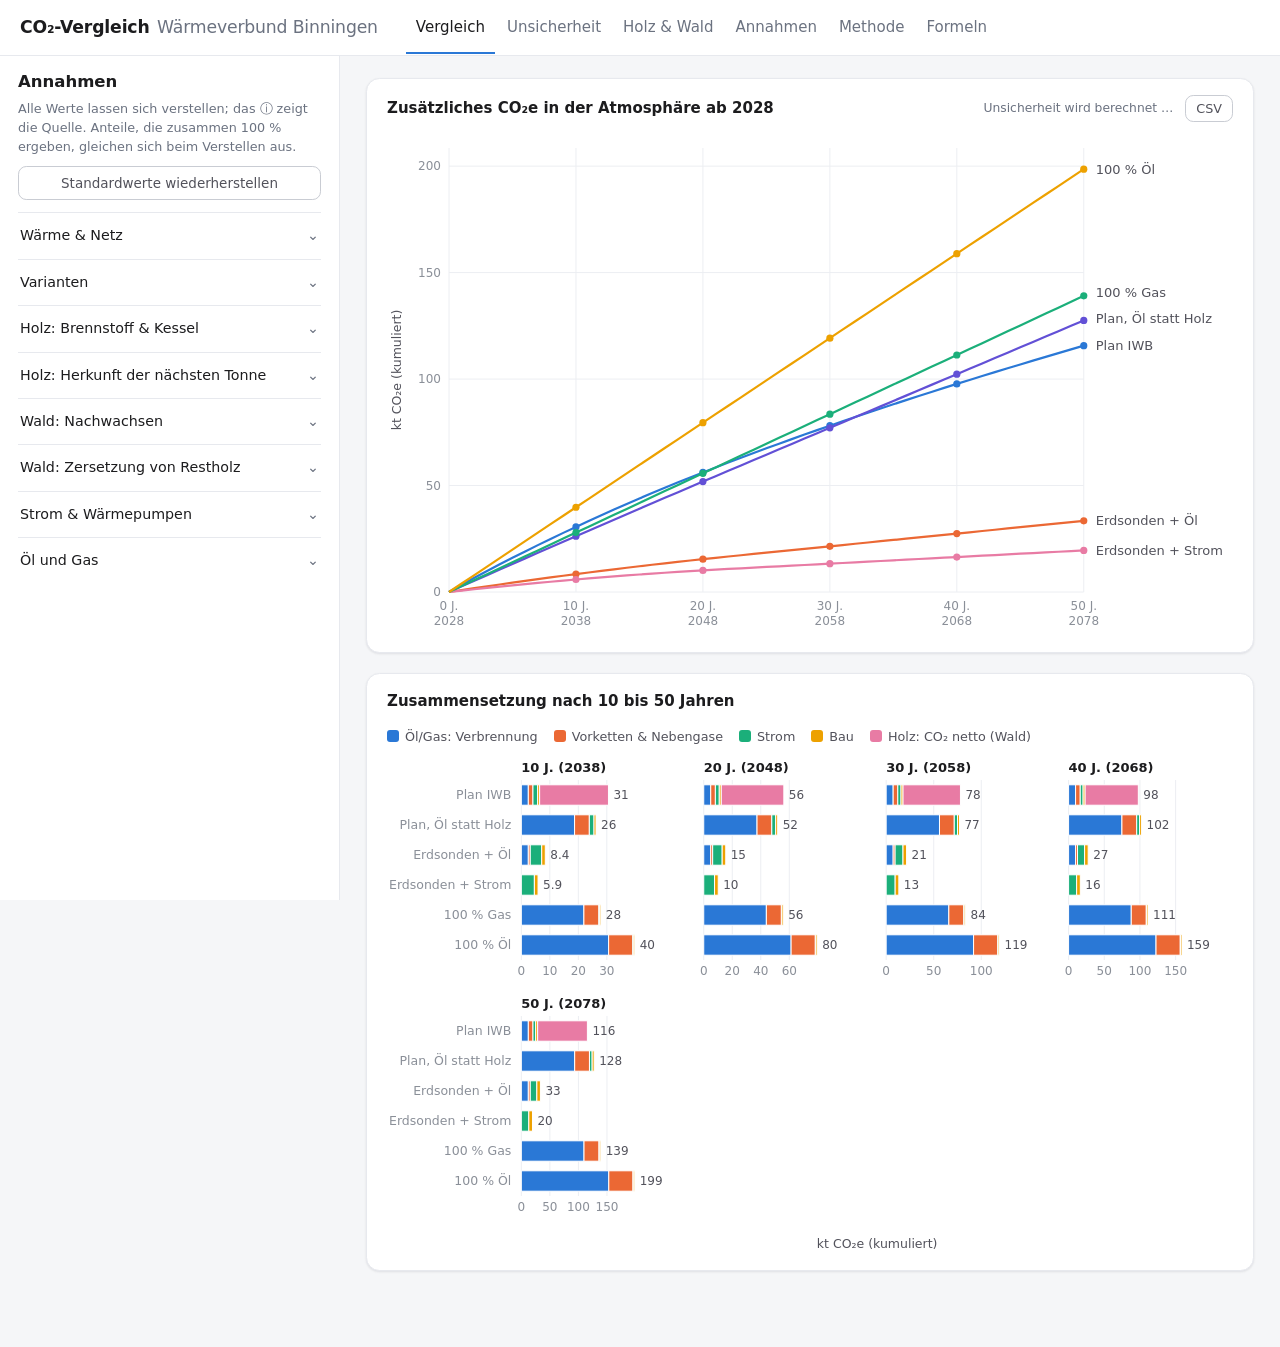
==== docs/index.html @ 97528c46 "CO₂-Vergleich Wärmeverbund Binningen Interaktiver Vergleich des geplanten Holzschnitzel-Wärmeverbund" ====
<!doctype html>
<html lang="de-CH">
<head>
<meta charset="utf-8">
<meta name="viewport" content="width=device-width, initial-scale=1">
<meta name="color-scheme" content="light">
<title>CO₂-Vergleich Wärmeverbund Binningen</title>
<meta name="description" content="Wie viel CO₂e der geplante Wärmeverbund Binningen und seine Alternativen bis 2078 zusätzlich in die Atmosphäre bringen – mit allen Annahmen, Quellen und Unsicherheiten zum Selbst-Verstellen.">
<link rel="stylesheet" href="stil.css">
</head>
<body class="tex2jax_ignore">

<header class="kopf">
  <div class="marke"><strong>CO₂-Vergleich</strong><span>Wärmeverbund Binningen</span></div>
  <nav class="reiter" role="tablist" aria-label="Ansichten">
    <button role="tab" id="tab-vergleich" aria-controls="reiter-vergleich" aria-selected="true">Vergleich</button>
    <button role="tab" id="tab-unsicherheit" aria-controls="reiter-unsicherheit" aria-selected="false" tabindex="-1">Unsicherheit</button>
    <button role="tab" id="tab-holz" aria-controls="reiter-holz" aria-selected="false" tabindex="-1">Holz &amp; Wald</button>
    <button role="tab" id="tab-annahmen" aria-controls="reiter-annahmen" aria-selected="false" tabindex="-1">Annahmen</button>
    <button role="tab" id="tab-methode" aria-controls="reiter-methode" aria-selected="false" tabindex="-1">Methode</button>
    <button role="tab" id="tab-formeln" aria-controls="reiter-formeln" aria-selected="false" tabindex="-1">Formeln</button>
  </nav>
</header>

<div class="rahmen">
  <aside class="seitenleiste" id="seitenleiste" aria-label="Annahmen">
    <div class="seitenleiste-kopf">
      <h2>Annahmen</h2>
      <button type="button" class="schliessen nur-schmal" id="seitenleiste-zu" aria-label="Annahmen schliessen">✕</button>
    </div>
    <p class="hilfe">Alle Werte lassen sich verstellen; das ⓘ zeigt die Quelle. Anteile, die zusammen 100 %
      ergeben, gleichen sich beim Verstellen aus.</p>
    <button type="button" class="knopf breit" id="zuruecksetzen">Standardwerte wiederherstellen</button>
    <div id="hinweise" aria-live="polite"></div>
    <div id="regler"></div>
  </aside>
  <div class="schleier" id="schleier" hidden></div>

  <main>
    <button type="button" class="knopf nur-schmal annahmen-knopf" id="seitenleiste-auf"
      aria-controls="seitenleiste">Annahmen anpassen</button>

    <section id="reiter-vergleich" role="tabpanel" aria-labelledby="tab-vergleich">
      <div class="karte">
        <div class="karte-kopf">
          <h3>Zusätzliches CO₂e in der Atmosphäre ab 2028</h3>
          <div class="kopf-rechts">
            <span class="rechnet" hidden>Unsicherheit wird berechnet …</span>
            <button type="button" class="knopf klein" id="csv">CSV</button>
          </div>
        </div>
        <div class="karte-inhalt"><div class="grafik" id="g-verlauf" style="height: 500px"></div></div>
      </div>
      <div class="karte">
        <div class="karte-kopf"><h3>Zusammensetzung nach 10 bis 50 Jahren</h3></div>
        <div class="karte-inhalt"><div class="grafik" id="g-balken"></div></div>
      </div>
    </section>

    <section id="reiter-unsicherheit" role="tabpanel" aria-labelledby="tab-unsicherheit" hidden>
      <div class="karte">
        <div class="karte-kopf">
          <h3>Spannweite der Ergebnisse nach 10 bis 50 Jahren</h3>
          <span class="rechnet" hidden>Unsicherheit wird berechnet …</span>
        </div>
        <div class="karte-inhalt"><div class="grafik" id="g-unsicherheit"></div></div>
        <p class="karte-fuss">1'000 Ziehungen aus den Verteilungen aller unsicheren Annahmen (Reiter
          «Annahmen»). Kreis: Median; dicker Balken: mittlere 66 %; dünner Balken: mittlere 95 % der
          Ergebnisse. Die Werte in kt erscheinen beim Darüberfahren oder Antippen. Die Verteilungen
          haben die Werte der Regler als Mittelwert;
          Bezugsgrössen und Varianten sind fest.</p>
      </div>
      <div class="karte">
        <div class="karte-kopf"><h3>Welche Annahmen die Emissionen des Plans bestimmen</h3></div>
        <div class="karte-inhalt"><div class="grafik" id="g-einfluss"></div></div>
        <p class="karte-fuss">Die zehn Annahmen mit dem stärksten Zusammenhang nach 50 Jahren.</p>
      </div>
    </section>

    <section id="reiter-holz" role="tabpanel" aria-labelledby="tab-holz" hidden>
      <div class="kennzahlen">
        <div class="kennzahl"><p class="kennzahl-titel">Holzbedarf im Plan</p><p class="kennzahl-wert" id="k-m3"></p><p class="kennzahl-text" id="k-srm"></p></div>
        <div class="kennzahl"><p class="kennzahl-titel">Lastwagen pro Jahr</p><p class="kennzahl-wert" id="k-lkw"></p><p class="kennzahl-text">Planungsbericht: rund 83 (Oktober–Mai)</p></div>
        <div class="kennzahl"><p class="kennzahl-titel">Biogenes CO₂ aus Kamin und Lager</p><p class="kennzahl-wert" id="k-kamin"></p><p class="kennzahl-text">je kWh Wärme aus dem Holzkessel</p></div>
        <div class="kennzahl"><p class="kennzahl-titel">Holzwärme besser als Öl bzw. Gas nach</p><p class="kennzahl-wert" id="k-ab"></p><p class="kennzahl-text">bei Dauerbetrieb, ohne Wärmerückgewinnung</p></div>
      </div>
      <div class="zwei-spalten">
        <div class="karte">
          <div class="karte-kopf"><h3>Eine Tonne Holz: Anteil, der noch zusätzlich in der Luft ist</h3></div>
          <div class="karte-inhalt"><div class="grafik" id="g-antwort" style="height: 440px"></div></div>
        </div>
        <div class="karte">
          <div class="karte-kopf"><h3>Dauerbetrieb: durchschnittlicher Anteil und Schwellen gegenüber Öl und Gas</h3></div>
          <div class="karte-inhalt"><div class="grafik" id="g-schnitt" style="height: 440px"></div></div>
        </div>
      </div>
    </section>

    <section id="reiter-annahmen" role="tabpanel" aria-labelledby="tab-annahmen" hidden>
      <div class="karte">
        <div class="karte-kopf"><h3>Alle Annahmen mit aktuellem Wert</h3></div>
        <div class="karte-inhalt tabelle-rahmen" id="t-annahmen"></div>
        <p class="karte-fuss">Zahlen in eckigen Klammern verweisen auf das Literaturverzeichnis.</p>
      </div>
      <div class="karte">
        <div class="karte-kopf"><h3>Unsicherheit der Annahmen</h3></div>
        <div class="karte-inhalt tabelle-rahmen" id="t-priors"></div>
        <p class="karte-fuss">Der Regler bestimmt den Mittelwert, die Literatur die Stärke der Verteilung:
          Sie ist so gewählt, dass die Verteilung um den Standardwert die Perzentile aus der Literatur
          möglichst gut trifft, und bleibt beim Verstellen des Reglers gleich. Beta für Anteile und
          Wirkungsgrade, Gamma für positive Grössen, Normal für Werte, die auch negativ sein können,
          Dirichlet für die Herkunftsanteile. Die Formeln stehen im Reiter «Formeln».</p>
      </div>
      <div class="karte">
        <div class="karte-kopf"><h3>Literatur</h3></div>
        <div class="karte-inhalt"><ol class="literatur" id="literatur"></ol></div>
      </div>
    </section>

    <section id="reiter-methode" role="tabpanel" aria-labelledby="tab-methode" hidden>
      <div class="text-seite" id="methode-text"></div>
    </section>

    <section id="reiter-formeln" role="tabpanel" aria-labelledby="tab-formeln" hidden>
      <div class="tex2jax_process" id="formeln-text"></div>
    </section>
  </main>
</div>

<script src="js/daten.js"></script>
<script src="js/format.js"></script>
<script src="js/modell.js"></script>
<script src="js/verteilung.js"></script>
<script src="js/regler.js"></script>
<script src="js/grafik.js"></script>
<script src="js/app.js"></script>
</body>
</html>
---- docs/stil.css ----
:root {
  --hintergrund: #f5f6f8;
  --flaeche: #ffffff;
  --tinte: #1c1c1e;
  --tinte-2: #52525b;
  --gedaempft: #6b7280;
  --rand: #e7e9ee;
  --primaer: #2a78d6;
  --warnung-grund: #fff7e0;
  --warnung-rand: #f3d58a;
  --kopfhoehe: 56px;
  color-scheme: light;
}

* { box-sizing: border-box; }

html, body {
  margin: 0;
  background: var(--hintergrund);
  color: var(--tinte);
  font-family: system-ui, -apple-system, "Segoe UI", Roboto, "Helvetica Neue", Arial, sans-serif;
  font-size: 15px;
  line-height: 1.5;
}

a { color: var(--primaer); overflow-wrap: anywhere; }

/* ---- Kopf und Reiter ---- */

.kopf {
  position: sticky;
  top: 0;
  z-index: 20;
  display: flex;
  align-items: center;
  gap: 28px;
  min-height: var(--kopfhoehe);
  padding: 0 20px;
  background: var(--flaeche);
  border-bottom: 1px solid var(--rand);
}

.marke { white-space: nowrap; font-size: 1.15rem; letter-spacing: -0.01em; }
.marke strong { font-weight: 600; }
.marke span { margin-left: .5rem; color: var(--gedaempft); }

.reiter { display: flex; gap: 2px; overflow-x: auto; scrollbar-width: none; }
.reiter::-webkit-scrollbar { display: none; }
.reiter button {
  border: 0;
  border-bottom: 2px solid transparent;
  background: none;
  padding: 15px 10px 13px;
  font: inherit;
  color: var(--gedaempft);
  white-space: nowrap;
  cursor: pointer;
}
.reiter button:hover { color: var(--tinte); }
.reiter button[aria-selected="true"] { color: var(--tinte); border-bottom-color: var(--primaer); }
.reiter button:focus-visible { outline: 2px solid var(--primaer); outline-offset: -4px; border-radius: 6px; }

/* ---- Seitenleiste ---- */

.rahmen { display: flex; align-items: flex-start; }

.seitenleiste {
  position: sticky;
  top: var(--kopfhoehe);
  flex: 0 0 340px;
  width: 340px;
  height: calc(100vh - var(--kopfhoehe));
  overflow-y: auto;
  padding: 14px 18px 48px;
  background: var(--flaeche);
  border-right: 1px solid var(--rand);
}

.seitenleiste-kopf { display: flex; justify-content: space-between; align-items: center; }
.seitenleiste h2 { margin: 0 0 4px; font-size: 1.1rem; font-weight: 600; }
.hilfe { margin: 0 0 10px; color: var(--gedaempft); font-size: .85rem; }

.knopf {
  display: inline-flex;
  align-items: center;
  justify-content: center;
  gap: 6px;
  padding: 6px 12px;
  border: 1px solid #c9ccd3;
  border-radius: .55rem;
  background: var(--flaeche);
  color: var(--tinte-2);
  font: inherit;
  font-size: .9rem;
  cursor: pointer;
}
.knopf:hover { background: #f1f2f5; color: var(--tinte); }
.knopf:focus-visible { outline: 2px solid var(--primaer); outline-offset: 2px; }
.knopf.klein { padding: 3px 10px; font-size: .85rem; }
.knopf.breit { width: 100%; }

.schliessen { border: 0; background: none; font-size: 1.2rem; color: var(--gedaempft); cursor: pointer; padding: 4px 8px; }

.warnung {
  margin: 10px 0 0;
  padding: 8px 10px;
  border: 1px solid var(--warnung-rand);
  border-radius: .55rem;
  background: var(--warnung-grund);
  font-size: .85rem;
}
.warnung p { margin: 0; }

.gruppe { border-top: 1px solid var(--rand); }
.gruppe:first-child { margin-top: 12px; }
.gruppe summary {
  padding: 12px 2px;
  font-weight: 500;
  font-size: .95rem;
  cursor: pointer;
  list-style: none;
  display: flex;
  justify-content: space-between;
}
.gruppe summary::-webkit-details-marker { display: none; }
.gruppe summary::after { content: "⌄"; color: var(--gedaempft); transition: transform .15s; }
.gruppe[open] summary::after { transform: rotate(180deg); }
.gruppe[open] { padding-bottom: 8px; }

.regler { margin: 4px 0 16px; }
.regler-kopf { display: flex; align-items: baseline; gap: 6px; font-size: .9rem; line-height: 1.35; }
.regler-kopf label { flex: 1; }
.regler-kopf output {
  flex: 0 0 auto;
  min-width: 2.5em;
  padding: 0 6px;
  border-radius: .4rem;
  background: #eef4fc;
  color: #1f5fae;
  font-variant-numeric: tabular-nums;
  text-align: right;
}
.info {
  flex: 0 0 auto;
  border: 0;
  background: none;
  padding: 0 2px;
  color: var(--gedaempft);
  font: inherit;
  cursor: pointer;
}
.info:hover, .info[aria-expanded="true"] { color: var(--primaer); }
.quelle {
  margin: 4px 0 0;
  padding: 6px 8px;
  border-radius: .45rem;
  background: #f5f6f8;
  color: var(--tinte-2);
  font-size: .8rem;
}
.regler input[type="range"] { width: 100%; margin: 6px 0 0; accent-color: var(--primaer); }
.regler select {
  width: 100%;
  margin-top: 4px;
  padding: 5px 8px;
  border: 1px solid #c9ccd3;
  border-radius: .45rem;
  background: var(--flaeche);
  font: inherit;
  font-size: .9rem;
}
.schalter { flex: 1; display: flex; gap: 8px; align-items: flex-start; cursor: pointer; }
.schalter input { margin-top: 3px; accent-color: var(--primaer); width: 16px; height: 16px; flex: 0 0 auto; }
.fest { margin: 0; font-size: .9rem; }
.fest strong { font-weight: 500; }

/* ---- Inhalt ---- */

main { flex: 1; min-width: 0; padding: 22px 26px 56px; }

.karte {
  margin-bottom: 20px;
  background: var(--flaeche);
  border: 1px solid var(--rand);
  border-radius: .9rem;
  box-shadow: 0 1px 2px rgba(16, 24, 40, .04), 0 1px 3px rgba(16, 24, 40, .06);
}
.karte-kopf {
  display: flex;
  flex-wrap: wrap;
  justify-content: space-between;
  align-items: center;
  gap: 8px 12px;
  padding: 16px 20px 4px;
}
.karte-kopf h3 { margin: 0; font-size: 1rem; font-weight: 600; }
.kopf-rechts { display: flex; align-items: center; gap: 12px; }
.rechnet { color: var(--gedaempft); font-size: .82rem; }
.karte-inhalt { padding: 10px 20px 16px; }
.karte-fuss { margin: 0; padding: 0 20px 16px; color: var(--gedaempft); font-size: .85rem; }

.grafik { position: relative; width: 100%; }
.grafik svg { display: block; overflow: visible; }

.legende { display: flex; flex-wrap: wrap; gap: 4px 16px; margin: 0 0 10px; color: var(--tinte-2); font-size: .85rem; }
.legende-eintrag { display: inline-flex; align-items: center; gap: 6px; }
.zeichen-flaeche { display: inline-block; width: 12px; height: 12px; border-radius: 3px; }
.zeichen-linie { display: inline-block; width: 18px; height: 2.5px; border-radius: 2px; }

.hinweisfenster {
  position: absolute;
  z-index: 5;
  min-width: 230px;
  padding: 8px 10px;
  background: var(--flaeche);
  border: 1px solid var(--rand);
  border-radius: .6rem;
  box-shadow: 0 6px 16px rgba(16, 24, 40, .12);
  font-size: .8rem;
  pointer-events: none;
}
.hinweis-titel { margin-bottom: 4px; font-weight: 600; }
.hinweis-zeile { display: grid; grid-template-columns: 10px 1fr auto auto; gap: 8px; align-items: center; }
.hinweis-zeile i { width: 10px; height: 10px; border-radius: 2px; }
.hinweis-zeile b { font-weight: 600; font-variant-numeric: tabular-nums; }
.hinweis-spanne { color: var(--gedaempft); font-variant-numeric: tabular-nums; }
.hinweis-fuss { margin-top: 4px; color: var(--gedaempft); }
.hinweisfenster.hinweis-schmal { min-width: 0; white-space: nowrap; }
.hinweis-schmal .hinweis-titel { display: flex; align-items: center; gap: 8px; }
.hinweis-schmal .hinweis-titel i { width: 10px; height: 10px; border-radius: 2px; }
.hinweis-werte { display: grid; grid-template-columns: auto auto; gap: 2px 14px; color: var(--tinte-2); }
.hinweis-werte b { justify-self: end; color: var(--tinte); font-weight: 600; font-variant-numeric: tabular-nums; }

.kennzahlen {
  display: grid;
  grid-template-columns: repeat(auto-fit, minmax(220px, 1fr));
  gap: 16px;
  margin-bottom: 20px;
}
.kennzahl {
  padding: 16px 18px;
  background: var(--flaeche);
  border: 1px solid var(--rand);
  border-radius: .9rem;
  box-shadow: 0 1px 2px rgba(16, 24, 40, .04), 0 1px 3px rgba(16, 24, 40, .06);
}
.kennzahl p { margin: 0; }
.kennzahl-titel { color: var(--gedaempft); font-size: .9rem; }
.kennzahl-wert { margin: 4px 0 !important; font-size: 1.6rem; font-weight: 600; letter-spacing: -0.01em; }
.kennzahl-text { color: var(--tinte-2); font-size: .85rem; }

.zwei-spalten { display: grid; grid-template-columns: repeat(2, minmax(0, 1fr)); gap: 0 20px; }

.tabelle-rahmen { overflow-x: auto; }
table { width: 100%; border-collapse: collapse; font-size: .85rem; }
th, td { padding: 6px 10px; border-bottom: 1px solid var(--rand); text-align: left; vertical-align: top; }
th { font-weight: 600; white-space: nowrap; }
tbody tr:nth-child(odd) { background: #fafbfc; }

.literatur { padding-left: 1.6rem; font-size: .9rem; }
.literatur li { margin-bottom: .35rem; }

.text-seite, #formeln-text { max-width: 880px; padding: 4px 0 32px; }
.text-seite h4, #formeln-text h4 { font-size: 1.35rem; font-weight: 600; margin: .2rem 0 .8rem; }
.text-seite h5, #formeln-text h5 { font-size: 1.1rem; font-weight: 600; margin: 1.6rem 0 .5rem; }
#formeln-text mjx-container[display="true"] { overflow-x: auto; overflow-y: hidden; padding: 2px 0; }

.nur-schmal { display: none; }
.schleier { position: fixed; inset: 0; z-index: 30; background: rgba(16, 24, 40, .35); }
.annahmen-knopf { margin-bottom: 14px; }

/* ---- Schmale Bildschirme ---- */

@media (max-width: 1100px) {
  .zwei-spalten { grid-template-columns: minmax(0, 1fr); }
}

@media (max-width: 900px) {
  .kopf { flex-wrap: wrap; gap: 0; padding: 8px 16px 0; }
  .marke { width: 100%; font-size: 1.05rem; }
  .reiter { width: 100%; margin: 0 -6px; }
  .reiter button { padding: 10px 8px 9px; }
  .nur-schmal { display: inline-flex; }
  .seitenleiste {
    position: fixed;
    top: 0;
    left: 0;
    z-index: 40;
    width: min(360px, 92vw);
    height: 100vh;
    transform: translateX(-105%);
    transition: transform .2s ease;
    box-shadow: 0 0 24px rgba(16, 24, 40, .2);
  }
  .seitenleiste.offen { transform: none; }
  main { padding: 14px 16px 48px; }
  .karte-kopf { padding: 14px 14px 2px; }
  .karte-inhalt { padding: 8px 14px 14px; }
  .karte-fuss { padding: 0 14px 14px; }
}

@media (prefers-reduced-motion: reduce) {
  .seitenleiste { transition: none; }
}
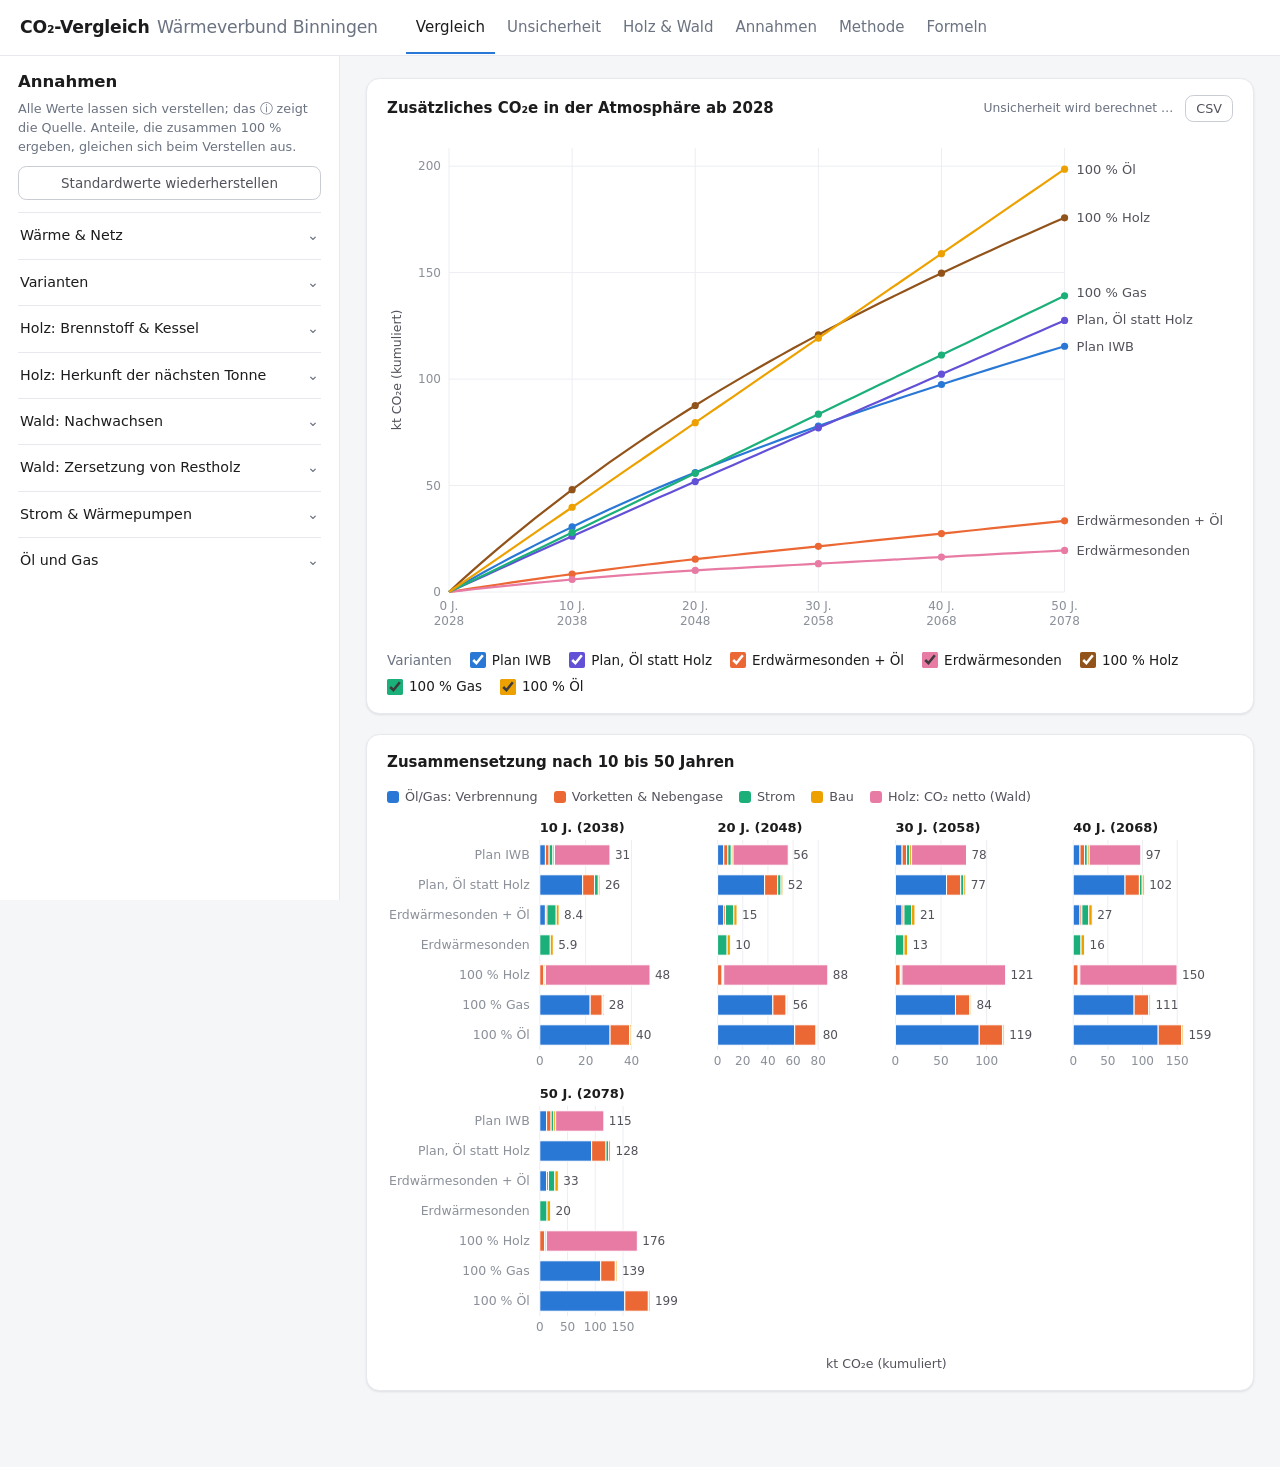
==== commit fdc2eca5: "Varianten zum Ankreuzen Unter dem Vergleich und der Spannweite lässt sich jede Variante ein- und aus" ====
--- a/docs/index.html
+++ b/docs/index.html
@@ -49,7 +49,10 @@
             <button type="button" class="knopf klein" id="csv">CSV</button>
           </div>
         </div>
-        <div class="karte-inhalt"><div class="grafik" id="g-verlauf" style="height: 500px"></div></div>
+        <div class="karte-inhalt">
+          <div class="grafik" id="g-verlauf" style="height: 500px"></div>
+          <div class="varianten-wahl" role="group" aria-label="Varianten in den Grafiken"></div>
+        </div>
       </div>
       <div class="karte">
         <div class="karte-kopf"><h3>Zusammensetzung nach 10 bis 50 Jahren</h3></div>
@@ -63,7 +66,10 @@
           <h3>Spannweite der Ergebnisse nach 10 bis 50 Jahren</h3>
           <span class="rechnet" hidden>Unsicherheit wird berechnet …</span>
         </div>
-        <div class="karte-inhalt"><div class="grafik" id="g-unsicherheit"></div></div>
+        <div class="karte-inhalt">
+          <div class="grafik" id="g-unsicherheit"></div>
+          <div class="varianten-wahl" role="group" aria-label="Varianten in den Grafiken"></div>
+        </div>
         <p class="karte-fuss">1'000 Ziehungen aus den Verteilungen aller unsicheren Annahmen (Reiter
           «Annahmen»). Kreis: Median; dicker Balken: mittlere 66 %; dünner Balken: mittlere 95 % der
           Ergebnisse. Die Werte in kt erscheinen beim Darüberfahren oder Antippen. Die Verteilungen
--- a/docs/stil.css
+++ b/docs/stil.css
@@ -202,6 +202,17 @@
 .grafik { position: relative; width: 100%; }
 .grafik svg { display: block; overflow: visible; }
 
+.varianten-wahl { display: flex; flex-wrap: wrap; align-items: center; gap: 6px 18px; margin: 14px 0 0; font-size: .9rem; }
+.varianten-alle[hidden] { display: none; }
+.varianten-titel { color: var(--gedaempft); }
+.variante-wahl { display: inline-flex; align-items: center; gap: 6px; color: var(--tinte); cursor: pointer; }
+.variante-wahl input { width: 16px; height: 16px; margin: 0; cursor: pointer; }
+.variante-wahl input:disabled { cursor: default; }
+.variante-wahl:has(input:not(:checked)) { color: var(--gedaempft); }
+.varianten-alle { padding: 0; border: 0; background: none; color: var(--primaer); font: inherit; cursor: pointer; }
+.varianten-alle:hover { text-decoration: underline; }
+.varianten-alle:focus-visible { outline: 2px solid var(--primaer); outline-offset: 2px; }
+
 .legende { display: flex; flex-wrap: wrap; gap: 4px 16px; margin: 0 0 10px; color: var(--tinte-2); font-size: .85rem; }
 .legende-eintrag { display: inline-flex; align-items: center; gap: 6px; }
 .zeichen-flaeche { display: inline-block; width: 12px; height: 12px; border-radius: 3px; }
@@ -223,6 +234,8 @@
 .hinweis-zeile { display: grid; grid-template-columns: 10px 1fr auto auto; gap: 8px; align-items: center; }
 .hinweis-zeile i { width: 10px; height: 10px; border-radius: 2px; }
 .hinweis-zeile b { font-weight: 600; font-variant-numeric: tabular-nums; }
+.hinweis-zeile.zurueck { opacity: .45; }
+.verlauf-teil { transition: opacity .15s ease; }
 .hinweis-spanne { color: var(--gedaempft); font-variant-numeric: tabular-nums; }
 .hinweis-fuss { margin-top: 4px; color: var(--gedaempft); }
 .hinweisfenster.hinweis-schmal { min-width: 0; white-space: nowrap; }
@@ -300,5 +313,5 @@
 }
 
 @media (prefers-reduced-motion: reduce) {
-  .seitenleiste { transition: none; }
-}
+  .seitenleiste, .verlauf-teil { transition: none; }
+}
